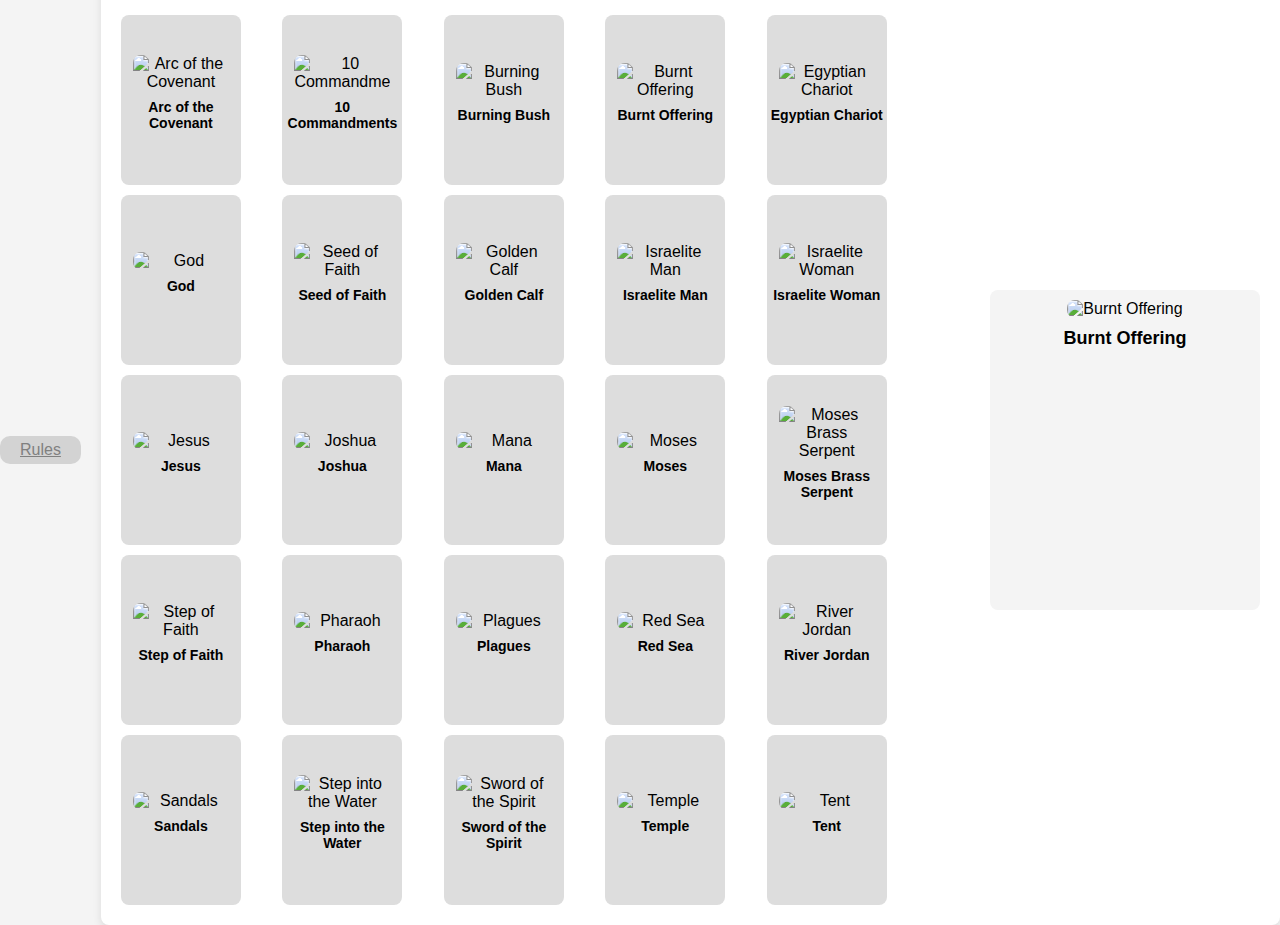
==== index.html @ 7a4e7060 "Add files via upload" ====
<!DOCTYPE html>
<html lang="en">
<head>
  <meta charset="UTF-8">
  <meta name="viewport" content="width=device-width, initial-scale=1.0">
  <title>Moses' Red Sea Guessing Game</title>
  <link rel="stylesheet" href="styles.css">
</head>
<body>
    <header>
        <a class="rules-link" href="">Rules</a>
    </header>
  <div id="game-container">
    <div id="character-grid" class="character-grid"></div>
    <div id="mystery-card">
      <h3>Guess the Character!</h3>
      <img id="mystery-image" src="" alt="Mystery Character">
      <p id="mystery-name"></p>
    </div>
  </div>
<div class="game">

</div>
  <script src="script.js"></script>
</body>
</html>
---- styles.css ----
/* General page styling */
body {
    font-family: 'Arial', sans-serif;
    background-color: #f4f4f4;
    margin: 0;
    padding: 0;
    display: flex;
    justify-content: center;
    align-items: center;
    height: 100vh;
}

#game-container {
    text-align: center;
    padding: 20px;
    background-color: #fff;
    border-radius: 8px;
    box-shadow: 0 4px 8px rgba(0, 0, 0, 0.1);
    display: flex;
    justify-content: space-between;
    align-items: center;  /* This centers the items vertically */
    width: 90%; /* Adjust width so the mystery card is clearly on the right */
    max-width: 1200px; /* Maximum width to avoid stretching on large screens */
}

#character-grid {
    display: grid;
    grid-template-columns: repeat(5, 1fr);
    gap: 10px;
    margin-top: 20px;
    width: 70%; /* Adjusted width for grid to give space for the mystery card */
}

.character-card {
    width: 120px;
    height: 170px; /* Increased height to give space for the name */
    background-color: #ddd;
    border-radius: 8px;
    display: flex;
    justify-content: center;
    align-items: center;
    position: relative;
    cursor: pointer;
    transition: transform 0.3s;
    perspective: 1000px;
    flex-direction: column;  /* Align image and name vertically */
    text-align: center;
}

.character-card.flipped .character-img {
    display: none;
}

.character-img {
    width: 80%;
    height: auto;
    border-radius: 8px;
}

.character-name {
    margin-top: 8px;
    font-size: 14px;
    font-weight: bold;
}

#mystery-card {
    width: 250px; /* Increased width for better visibility */
    height: 300px; /* Adjusted height */
    background-color: #f4f4f4;
    padding: 10px;
    border-radius: 8px;
    text-align: center;
}

#mystery-card img {
    width: 80%;
    height: auto;
    border-radius: 8px;
}

#mystery-card h3 {
    margin-top: 10px;
    font-size: 18px;
    font-weight: bold;
}

header{
    padding-right:20px;
    padding-left:20px;
    padding-top:5px;
    padding-bottom:5px;
    background-color:lightgray;
    margin-right:20px;
    border-radius: 10px;

}
header a{
    color:gray;
}
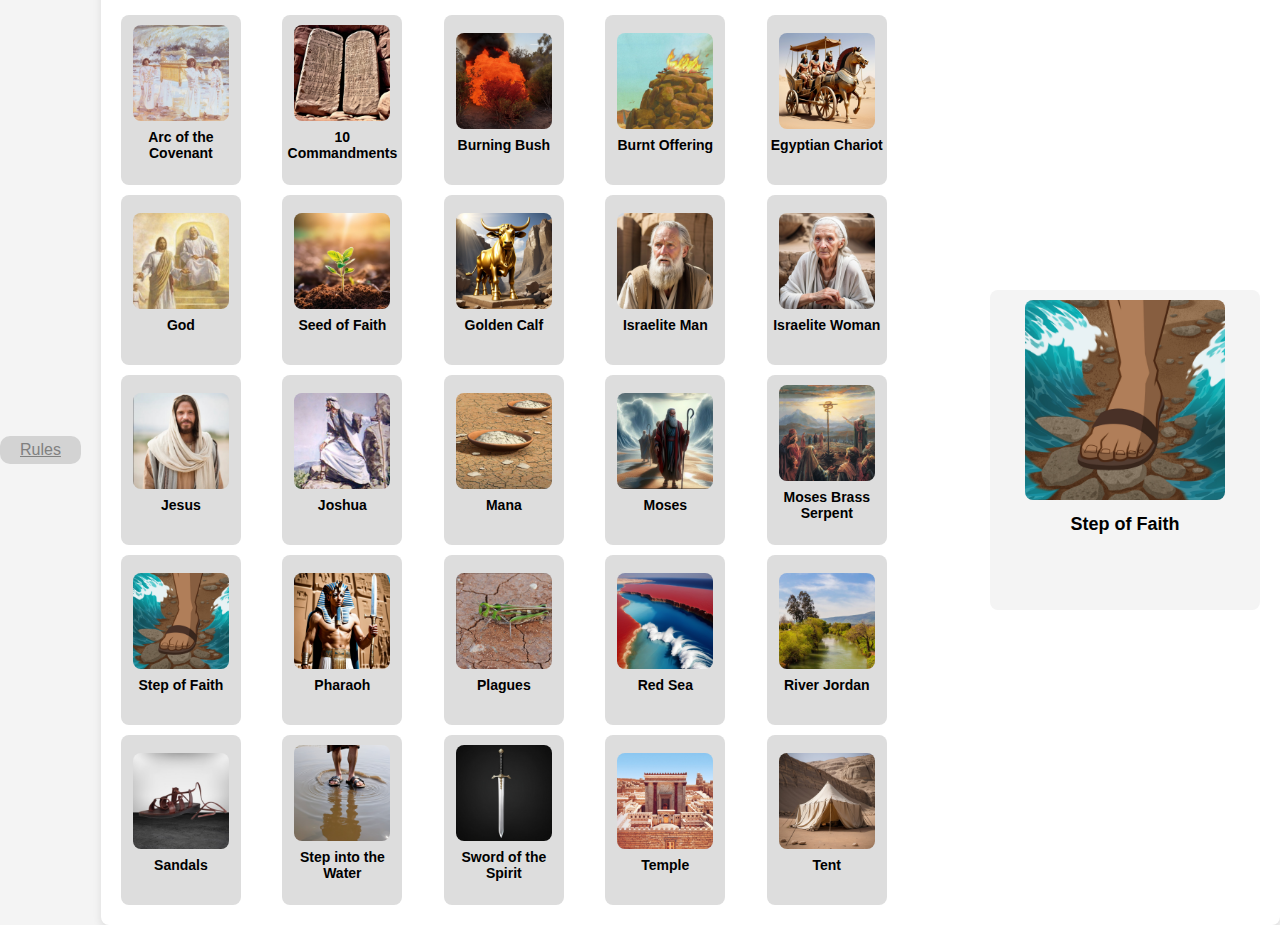
==== commit 4090791b: "rules links" ====
--- a/index.html
+++ b/index.html
@@ -8,7 +8,9 @@
 </head>
 <body>
     <header>
-        <a class="rules-link" href="">Rules</a>
+
+        <a class="rules-link" href="https://gmcrm.github.io/guess-who/rules.html">Rules</a>
+
     </header>
   <div id="game-container">
     <div id="character-grid" class="character-grid"></div>
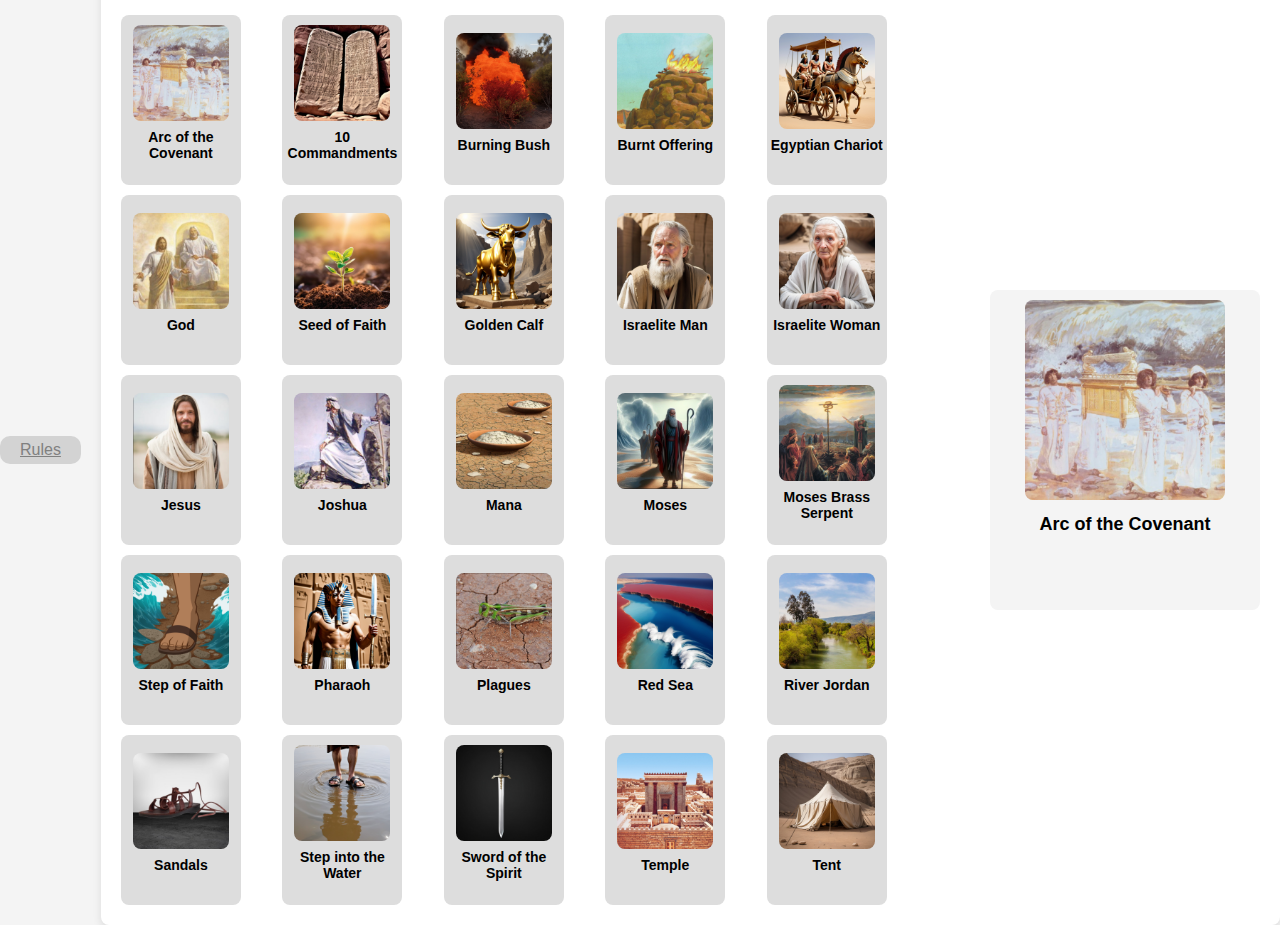
==== commit 729297fa: "opens rules in new tab" ====
--- a/index.html
+++ b/index.html
@@ -9,7 +9,7 @@
 <body>
     <header>
 
-        <a class="rules-link" href="https://gmcrm.github.io/guess-who/rules.html">Rules</a>
+        <a class="rules-link" href="https://gmcrm.github.io/guess-who/rules.html" target="_blank">Rules</a>
 
     </header>
   <div id="game-container">
